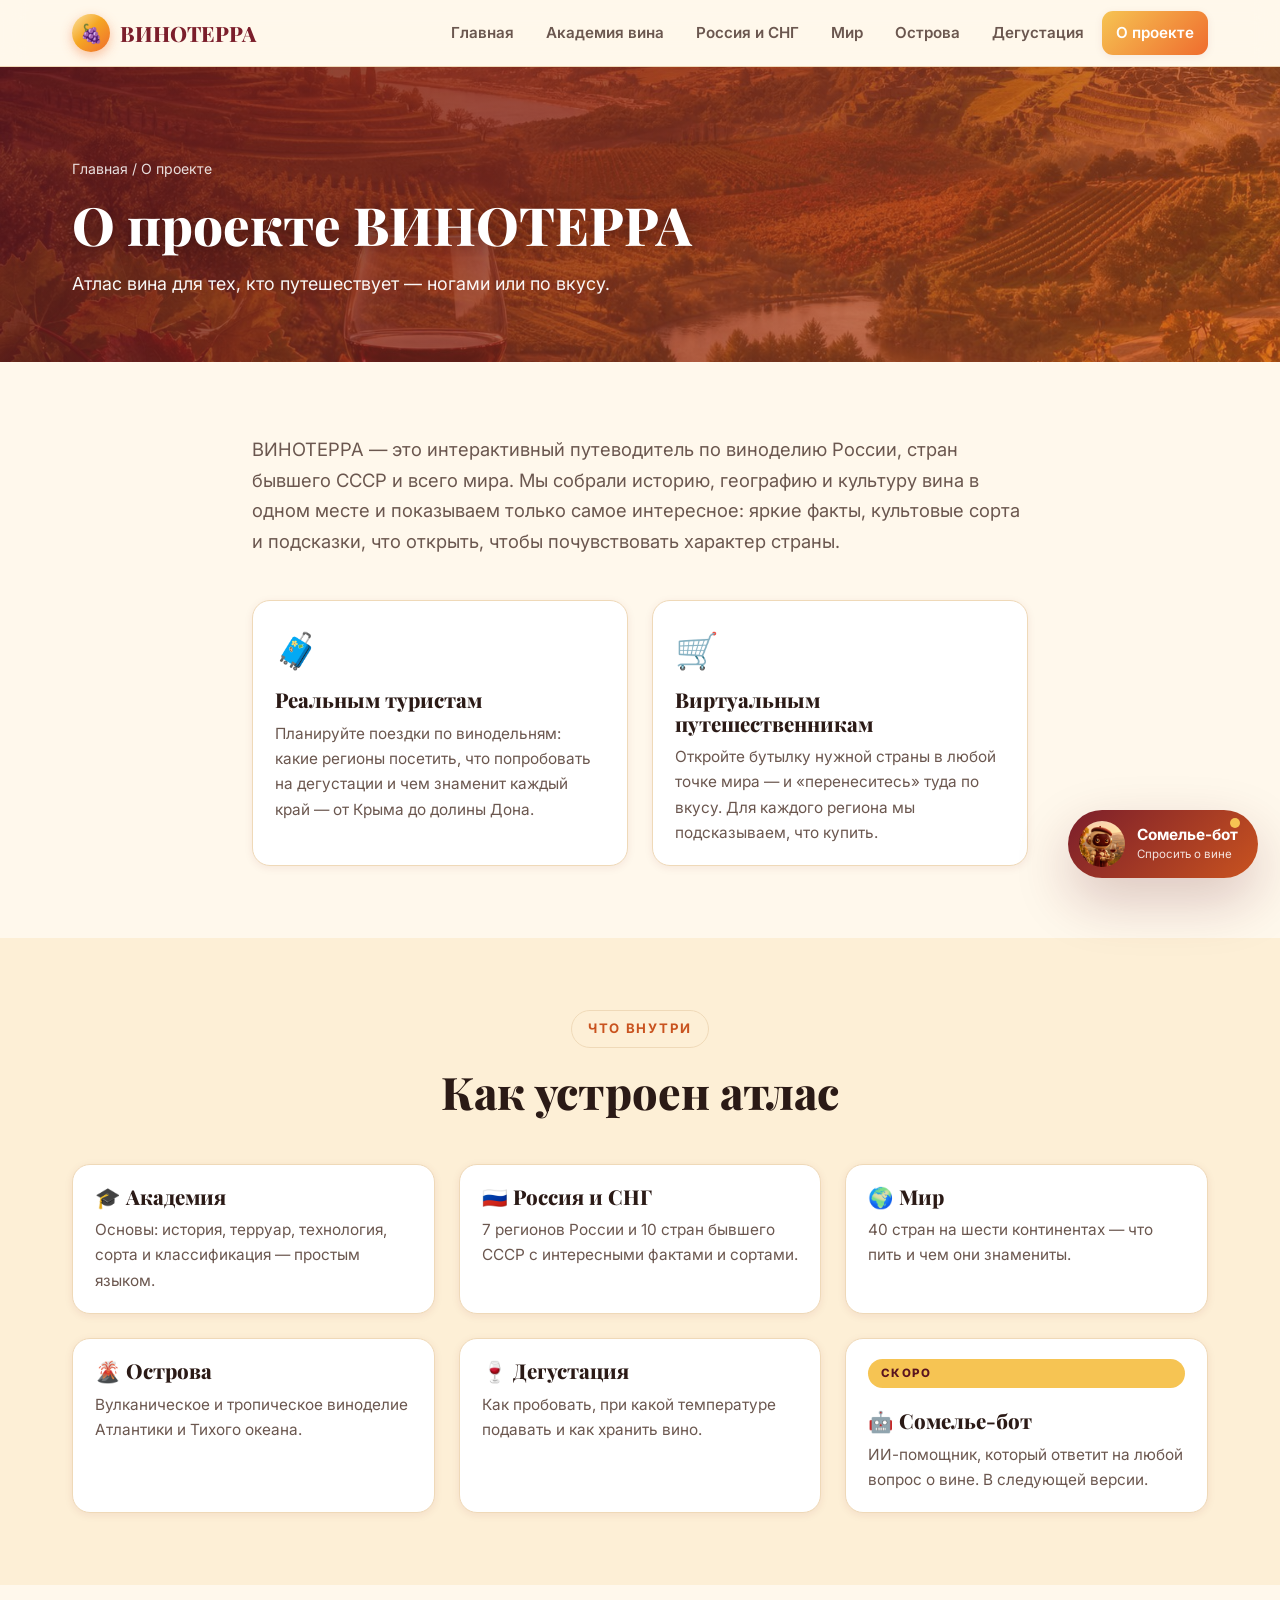
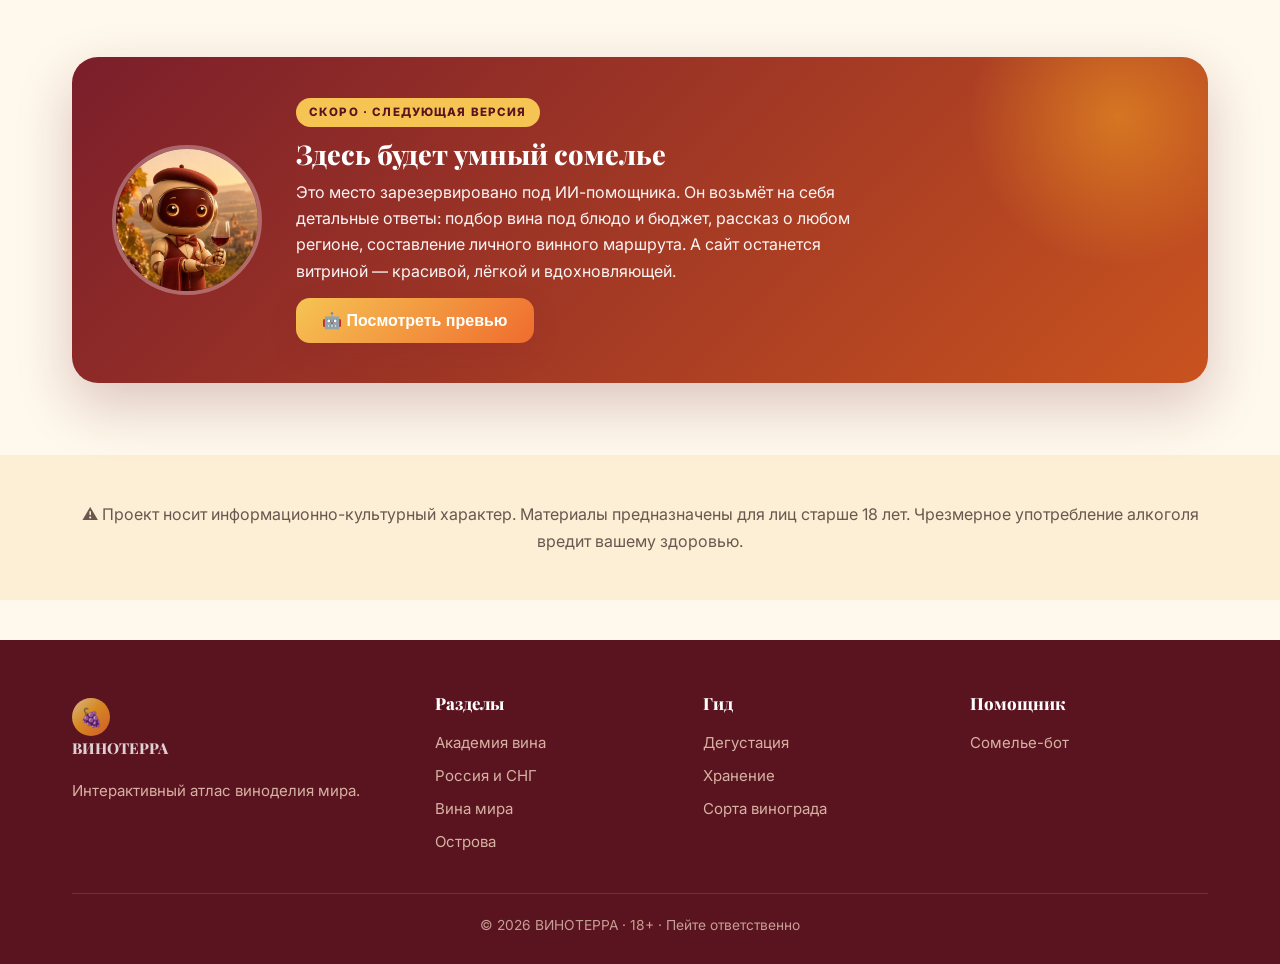
==== about.html @ 1fbb1492 "first commit" ====
<!DOCTYPE html>
<html lang="ru">
<head>
<meta charset="UTF-8">
<meta name="viewport" content="width=device-width, initial-scale=1">
<title>О проекте — ВИНОТЕРРА</title>
<meta name="description" content="ВИНОТЕРРА — интерактивный атлас виноделия для реальных и виртуальных винных путешественников.">
<link rel="preconnect" href="https://fonts.googleapis.com">
<link href="https://fonts.googleapis.com/css2?family=Playfair+Display:wght@600;700;800;900&family=Inter:wght@400;500;600;700&display=swap" rel="stylesheet">
<script>document.documentElement.classList.add("js");</script>
<link rel="stylesheet" href="assets/css/style.css">
</head>
<body>
<header class="nav">
  <nav class="nav-inner">
    <a href="index.html" class="brand"><span class="logo">🍇</span> ВИНОТЕРРА</a>
    <button class="burger" aria-label="Меню"><span></span><span></span><span></span></button>
    <div class="nav-links">
      <a href="index.html">Главная</a>
      <a href="academy.html">Академия вина</a>
      <a href="russia.html">Россия и СНГ</a>
      <a href="world.html">Мир</a>
      <a href="islands.html">Острова</a>
      <a href="tasting.html">Дегустация</a>
      <a href="about.html" class="active">О проекте</a>
    </div>
  </nav>
</header>

<section class="page-hero">
  <img class="hero-bg" src="assets/img/world_hero.jpg" alt="Виноградники мира">
  <div class="wrap">
    <div class="crumbs"><a href="index.html">Главная</a> / О проекте</div>
    <h1>О проекте ВИНОТЕРРА</h1>
    <p>Атлас вина для тех, кто путешествует — ногами или по вкусу.</p>
  </div>
</section>

<section class="section">
  <div class="wrap" style="max-width:820px">
    <div class="reveal">
      <p style="font-size:1.15rem;color:var(--ink-soft)">ВИНОТЕРРА — это интерактивный путеводитель по виноделию России, стран бывшего СССР и всего мира. Мы собрали историю, географию и культуру вина в одном месте и показываем только самое интересное: яркие факты, культовые сорта и подсказки, что открыть, чтобы почувствовать характер страны.</p>
    </div>
    <div class="grid g2 mt-l">
      <div class="card reveal"><div class="card-body"><div style="font-size:2.2rem">🧳</div><h3>Реальным туристам</h3><p>Планируйте поездки по винодельням: какие регионы посетить, что попробовать на дегустации и чем знаменит каждый край — от Крыма до долины Дона.</p></div></div>
      <div class="card reveal"><div class="card-body"><div style="font-size:2.2rem">🛒</div><h3>Виртуальным путешественникам</h3><p>Откройте бутылку нужной страны в любой точке мира — и «перенеситесь» туда по вкусу. Для каждого региона мы подсказываем, что купить.</p></div></div>
    </div>
  </div>
</section>

<section class="section tint">
  <div class="wrap">
    <div class="sec-head reveal"><span class="eyebrow">Что внутри</span><h2>Как устроен атлас</h2></div>
    <div class="grid g3">
      <a href="academy.html" class="card reveal"><div class="card-body"><h3>🎓 Академия</h3><p>Основы: история, терруар, технология, сорта и классификация — простым языком.</p></div></a>
      <a href="russia.html" class="card reveal"><div class="card-body"><h3>🇷🇺 Россия и СНГ</h3><p>7 регионов России и 10 стран бывшего СССР с интересными фактами и сортами.</p></div></a>
      <a href="world.html" class="card reveal"><div class="card-body"><h3>🌍 Мир</h3><p>40 стран на шести континентах — что пить и чем они знамениты.</p></div></a>
      <a href="islands.html" class="card reveal"><div class="card-body"><h3>🌋 Острова</h3><p>Вулканическое и тропическое виноделие Атлантики и Тихого океана.</p></div></a>
      <a href="tasting.html" class="card reveal"><div class="card-body"><h3>🍷 Дегустация</h3><p>Как пробовать, при какой температуре подавать и как хранить вино.</p></div></a>
      <a href="#" data-open-assistant class="card reveal"><div class="card-body"><span class="badge-soon">Скоро</span><h3>🤖 Сомелье-бот</h3><p>ИИ-помощник, который ответит на любой вопрос о вине. В следующей версии.</p></div></a>
    </div>
  </div>
</section>

<!-- Ассистент — зарезервированное место -->
<section class="section">
  <div class="wrap">
    <div class="assistant-band reveal">
      <img src="assets/img/assistant_bot.jpg" alt="Сомелье-бот">
      <div class="txt">
        <span class="badge-soon">Скоро · следующая версия</span>
        <h3>Здесь будет умный сомелье</h3>
        <p>Это место зарезервировано под ИИ-помощника. Он возьмёт на себя детальные ответы: подбор вина под блюдо и бюджет, рассказ о любом регионе, составление личного винного маршрута. А сайт останется витриной — красивой, лёгкой и вдохновляющей.</p>
        <button class="btn btn-primary mt-s" data-open-assistant>🤖 Посмотреть превью</button>
      </div>
    </div>
  </div>
</section>

<section class="section-sm tint">
  <div class="wrap center reveal">
    <p style="color:var(--ink-soft)">⚠️ Проект носит информационно-культурный характер. Материалы предназначены для лиц старше 18 лет. Чрезмерное употребление алкоголя вредит вашему здоровью.</p>
  </div>
</section>

<footer class="footer">
  <div class="wrap">
    <div class="footer-grid">
      <div class="fcol"><a href="index.html" class="brand"><span class="logo">🍇</span> ВИНОТЕРРА</a><p style="margin-top:14px;opacity:.8;font-size:.94rem">Интерактивный атлас виноделия мира.</p></div>
      <div class="fcol"><h4>Разделы</h4><a href="academy.html">Академия вина</a><a href="russia.html">Россия и СНГ</a><a href="world.html">Вина мира</a><a href="islands.html">Острова</a></div>
      <div class="fcol"><h4>Гид</h4><a href="tasting.html">Дегустация</a><a href="tasting.html#storage">Хранение</a><a href="academy.html#grapes">Сорта винограда</a></div>
      <div class="fcol"><h4>Помощник</h4><a href="#" data-open-assistant>Сомелье-бот</a></div>
    </div>
    <div class="footer-bottom">© 2026 ВИНОТЕРРА · 18+ · Пейте ответственно</div>
  </div>
</footer>

<script src="data/wine-data.js"></script>
<script src="assets/js/main.js"></script>
</body>
</html>
---- assets/css/style.css ----
/* ===========================================================
   ВИНОТЕРРА — дизайн-система
   Палитра: жёлто-оранжевая + цвета вина (белое/розе/красное)
   =========================================================== */
:root{
  --amber:#f5a623;
  --amber-deep:#e8851a;
  --honey:#f6c453;
  --gold-soft:#fbe3a3;
  --orange:#ef6c2e;
  --terracotta:#c9531f;

  --red:#7b1e2b;
  --red-deep:#5a141f;
  --rose:#e8a0a8;
  --rose-deep:#d97a86;
  --white-wine:#f2e2a8;

  --ink:#2b1a16;
  --ink-soft:#6b574f;
  --cream:#fff8ec;
  --cream-2:#fdefd6;
  --paper:#ffffff;
  --line:#efd9b8;

  --shadow-sm:0 2px 8px rgba(123,30,43,.08);
  --shadow:0 10px 30px rgba(123,30,43,.12);
  --shadow-lg:0 22px 55px rgba(91,20,31,.22);

  --radius:18px;
  --radius-lg:26px;
  --maxw:1180px;
  --grad-warm:linear-gradient(135deg,var(--honey),var(--orange));
  --grad-wine:linear-gradient(135deg,var(--red),var(--terracotta));
  --grad-sun:linear-gradient(135deg,#fbe3a3,#f5a623 45%,#ef6c2e);
  --font:"Inter","Segoe UI",system-ui,-apple-system,sans-serif;
  --serif:"Playfair Display","Georgia",serif;
}

*{box-sizing:border-box;margin:0;padding:0}
html{scroll-behavior:smooth}
body{font-family:var(--font);color:var(--ink);background:var(--cream);line-height:1.65;-webkit-font-smoothing:antialiased;overflow-x:hidden}
img{max-width:100%;display:block}
a{color:inherit;text-decoration:none}
h1,h2,h3,h4{font-family:var(--serif);line-height:1.15;font-weight:800;color:var(--ink)}
.serif{font-family:var(--serif)}
.wrap{max-width:var(--maxw);margin:0 auto;padding:0 22px}
.section{padding:72px 0}
.section-sm{padding:46px 0}

/* ---------- Шапка ---------- */
.nav{position:sticky;top:0;z-index:90;background:rgba(255,248,236,.85);backdrop-filter:blur(12px);border-bottom:1px solid var(--line)}
.nav-inner{display:flex;align-items:center;gap:18px;height:66px;max-width:var(--maxw);margin:0 auto;padding:0 22px}
.brand{display:flex;align-items:center;gap:10px;font-family:var(--serif);font-weight:800;font-size:1.32rem;color:var(--red)}
.brand .logo{width:38px;height:38px;border-radius:50%;background:var(--grad-sun);display:grid;place-items:center;font-size:1.15rem;box-shadow:0 4px 12px rgba(239,108,46,.4)}
.nav-links{display:flex;gap:4px;margin-left:auto;align-items:center}
.nav-links a{padding:9px 14px;border-radius:11px;font-weight:600;font-size:.95rem;color:var(--ink-soft);transition:.2s}
.nav-links a:hover{background:var(--cream-2);color:var(--red)}
.nav-links a.active{background:var(--grad-warm);color:#fff;box-shadow:var(--shadow-sm)}
.burger{display:none;margin-left:auto;background:none;border:0;cursor:pointer;width:44px;height:44px;border-radius:11px}
.burger span{display:block;width:23px;height:2.5px;background:var(--red);margin:5px auto;border-radius:2px;transition:.3s}

/* ---------- Кнопки ---------- */
.btn{display:inline-flex;align-items:center;gap:9px;padding:13px 26px;border-radius:14px;font-weight:700;font-size:1rem;cursor:pointer;border:0;transition:transform .18s,box-shadow .18s}
.btn-primary{background:var(--grad-warm);color:#fff;box-shadow:var(--shadow)}
.btn-primary:hover{transform:translateY(-3px);box-shadow:var(--shadow-lg)}
.btn-wine{background:var(--grad-wine);color:#fff;box-shadow:var(--shadow)}
.btn-wine:hover{transform:translateY(-3px)}
.btn-ghost{background:rgba(255,255,255,.9);color:var(--red);border:2px solid var(--line)}
.btn-ghost:hover{border-color:var(--amber);transform:translateY(-3px)}

/* ---------- Hero ---------- */
.hero{position:relative;min-height:78vh;display:flex;align-items:center;color:#fff;overflow:hidden}
.hero::before{content:"";position:absolute;inset:0;background:linear-gradient(105deg,rgba(91,20,31,.78),rgba(201,83,31,.4) 55%,rgba(245,166,35,.15));z-index:1}
.hero-bg{position:absolute;inset:0;width:100%;height:100%;object-fit:cover;z-index:0}
.hero-content{position:relative;z-index:2;max-width:760px}
.hero h1{font-size:clamp(2.3rem,5.5vw,4.2rem);color:#fff;text-shadow:0 3px 24px rgba(0,0,0,.4)}
.hero p.lead{font-size:clamp(1.05rem,2vw,1.35rem);margin:20px 0 30px;color:#fff;opacity:.96;max-width:620px;text-shadow:0 2px 12px rgba(0,0,0,.3)}
.hero-actions{display:flex;gap:14px;flex-wrap:wrap}
.eyebrow{display:inline-block;padding:7px 16px;border-radius:30px;background:rgba(255,255,255,.18);border:1px solid rgba(255,255,255,.35);backdrop-filter:blur(6px);font-weight:700;font-size:.82rem;letter-spacing:.13em;text-transform:uppercase;margin-bottom:18px}
.scroll-cue{position:absolute;bottom:22px;left:50%;transform:translateX(-50%);z-index:3;color:#fff;font-size:1.6rem;animation:bob 1.8s ease-in-out infinite}
@keyframes bob{0%,100%{transform:translate(-50%,0)}50%{transform:translate(-50%,10px)}}

/* ---------- Заголовки секций ---------- */
.sec-head{text-align:center;max-width:680px;margin:0 auto 46px}
.sec-head .eyebrow{background:var(--cream-2);border:1px solid var(--line);color:var(--terracotta)}
.sec-head h2{font-size:clamp(1.8rem,4vw,2.8rem)}
.sec-head p{color:var(--ink-soft);font-size:1.08rem;margin-top:12px}
.sec-head.light h2,.sec-head.light p{color:#fff}

/* ---------- Карточки ---------- */
.grid{display:grid;gap:24px}
.g2{grid-template-columns:repeat(2,1fr)}
.g3{grid-template-columns:repeat(3,1fr)}
.g4{grid-template-columns:repeat(4,1fr)}
.card{background:var(--paper);border-radius:var(--radius);overflow:hidden;box-shadow:var(--shadow-sm);border:1px solid var(--line);transition:transform .22s,box-shadow .22s;display:flex;flex-direction:column}
.card:hover{transform:translateY(-6px);box-shadow:var(--shadow-lg)}
.card-img{aspect-ratio:4/3;width:100%;object-fit:cover;background:var(--cream-2)}
.card-body{padding:20px 22px;display:flex;flex-direction:column;gap:9px;flex:1}
.card-body h3{font-size:1.28rem}
.card .tagline{color:var(--terracotta);font-weight:600;font-size:.92rem}
.card p{color:var(--ink-soft);font-size:.96rem}

.chips{display:flex;flex-wrap:wrap;gap:7px;margin-top:auto;padding-top:6px}
.chip{font-size:.78rem;font-weight:600;padding:5px 11px;border-radius:30px;background:var(--cream-2);color:var(--terracotta);border:1px solid var(--line)}
.chip.red{background:#f6e3e5;color:var(--red);border-color:#eccdd0}
.chip.white{background:#fbf3d4;color:#9a7d18;border-color:#f0e3b0}

.fact{background:var(--grad-sun);color:#fff;border-radius:var(--radius);padding:26px;box-shadow:var(--shadow);position:relative;overflow:hidden}
.fact::after{content:"🍷";position:absolute;right:-10px;bottom:-18px;font-size:6rem;opacity:.18}
.fact .k{font-size:.8rem;font-weight:700;letter-spacing:.12em;text-transform:uppercase;opacity:.9}
.fact .v{font-size:1.06rem;font-weight:600;margin-top:8px;line-height:1.5}

/* ---------- Фильтр-бар ---------- */
.filterbar{display:flex;flex-wrap:wrap;gap:9px;justify-content:center;margin-bottom:34px}
.filter-btn{padding:9px 18px;border-radius:30px;border:2px solid var(--line);background:var(--paper);font-weight:600;cursor:pointer;color:var(--ink-soft);transition:.2s;font-size:.93rem}
.filter-btn:hover{border-color:var(--amber);color:var(--terracotta)}
.filter-btn.active{background:var(--grad-warm);color:#fff;border-color:transparent;box-shadow:var(--shadow-sm)}
.searchbox{display:flex;align-items:center;gap:10px;max-width:440px;margin:0 auto 26px;background:var(--paper);border:2px solid var(--line);border-radius:30px;padding:11px 20px}
.searchbox:focus-within{border-color:var(--amber)}
.searchbox input{border:0;outline:0;flex:1;font-size:1rem;background:transparent;color:var(--ink);font-family:var(--font)}
.empty{text-align:center;color:var(--ink-soft);padding:40px;display:none}

/* ---------- Аккордеон ---------- */
.acc{border:1px solid var(--line);border-radius:14px;overflow:hidden;margin-bottom:12px;background:var(--paper)}
.acc-head{padding:18px 22px;cursor:pointer;display:flex;align-items:center;gap:12px;font-weight:700;font-family:var(--serif);font-size:1.1rem}
.acc-head .ar{margin-left:auto;transition:.3s;color:var(--amber-deep)}
.acc.open .ar{transform:rotate(180deg)}
.acc-body{max-height:0;overflow:hidden;transition:max-height .35s ease;color:var(--ink-soft)}
.acc-body .inner{padding:0 22px 20px}
.acc.open .acc-body{max-height:700px}

/* ---------- Таймлайн ---------- */
.timeline{position:relative;max-width:780px;margin:0 auto;padding-left:34px}
.timeline::before{content:"";position:absolute;left:9px;top:6px;bottom:6px;width:3px;background:var(--grad-sun);border-radius:3px}
.tl-item{position:relative;padding:0 0 30px 8px}
.tl-item::before{content:"";position:absolute;left:-31px;top:4px;width:16px;height:16px;border-radius:50%;background:var(--orange);border:3px solid var(--cream);box-shadow:0 0 0 3px var(--gold-soft)}
.tl-item .yr{font-family:var(--serif);font-weight:800;color:var(--terracotta);font-size:1.1rem}
.tl-item h4{margin:2px 0 4px}
.tl-item p{color:var(--ink-soft);font-size:.96rem}

/* ---------- Степпер производства ---------- */
.steps{counter-reset:s;display:grid;gap:16px}
.step{display:flex;gap:18px;align-items:flex-start;background:var(--paper);border:1px solid var(--line);border-radius:14px;padding:18px 22px}
.step .num{flex:none;width:46px;height:46px;border-radius:50%;background:var(--grad-warm);color:#fff;display:grid;place-items:center;font-family:var(--serif);font-weight:800;font-size:1.2rem;box-shadow:var(--shadow-sm)}
.step h4{margin-bottom:3px}
.step p{color:var(--ink-soft);font-size:.95rem}

/* ---------- Бокал вина (типы) ---------- */
.wine-types{display:grid;grid-template-columns:repeat(auto-fit,minmax(150px,1fr));gap:18px}
.wtype{text-align:center;background:var(--paper);border-radius:var(--radius);padding:24px 16px;border:1px solid var(--line);box-shadow:var(--shadow-sm);transition:.22s}
.wtype:hover{transform:translateY(-6px);box-shadow:var(--shadow)}
.wtype .glass{width:54px;height:80px;margin:0 auto 12px;position:relative}
.wtype .bowl{width:46px;height:52px;margin:0 auto;border:2.5px solid var(--ink);border-top:0;border-radius:0 0 26px 26px;position:relative;overflow:hidden}
.wtype .bowl::before{content:"";position:absolute;left:0;right:0;bottom:0;height:60%;background:var(--wc,var(--red))}
.wtype .stem{width:2.5px;height:20px;background:var(--ink);margin:0 auto}
.wtype .foot{width:30px;height:3px;background:var(--ink);margin:0 auto;border-radius:2px}
.wtype h4{font-size:1.08rem;margin-bottom:5px}
.wtype p{font-size:.85rem;color:var(--ink-soft)}

/* ---------- CTA ассистент ---------- */
.assistant-band{background:var(--grad-wine);color:#fff;border-radius:var(--radius-lg);padding:40px;display:flex;align-items:center;gap:34px;box-shadow:var(--shadow-lg);position:relative;overflow:hidden}
.assistant-band::before{content:"";position:absolute;width:300px;height:300px;background:radial-gradient(circle,rgba(245,166,35,.5),transparent 70%);right:-60px;top:-90px}
.assistant-band img{width:150px;height:150px;border-radius:50%;object-fit:cover;border:4px solid rgba(255,255,255,.3);flex:none;position:relative;z-index:1}
.assistant-band .txt{position:relative;z-index:1}
.assistant-band h3{color:#fff;font-size:1.7rem}
.assistant-band p{opacity:.95;margin:8px 0 0;max-width:560px}
.badge-soon{display:inline-block;background:var(--honey);color:var(--red-deep);font-weight:800;font-size:.72rem;letter-spacing:.1em;text-transform:uppercase;padding:5px 13px;border-radius:30px;margin-bottom:12px}

/* ---------- Плавающая кнопка ассистента ---------- */
.fab{position:fixed;right:22px;bottom:22px;z-index:80;display:flex;align-items:center;gap:12px;cursor:pointer;background:var(--grad-wine);color:#fff;border:0;padding:11px 20px 11px 11px;border-radius:50px;box-shadow:var(--shadow-lg);transition:transform .2s;font-family:var(--font)}
.fab:hover{transform:translateY(-4px) scale(1.03)}
.fab img{width:46px;height:46px;border-radius:50%;object-fit:cover;flex:none}
.fab .fab-txt{text-align:left;line-height:1.2}
.fab .fab-txt b{display:block;font-size:.96rem}
.fab .fab-txt small{font-size:.72rem;opacity:.85}
@keyframes pulse{0%,100%{box-shadow:0 0 0 0 rgba(245,166,35,.5)}50%{box-shadow:0 0 0 14px rgba(245,166,35,0)}}
.fab .dot{position:absolute;top:8px;right:18px;width:10px;height:10px;border-radius:50%;background:var(--honey);animation:pulse 2s infinite}

.modal{position:fixed;inset:0;z-index:100;display:none;align-items:center;justify-content:center;padding:20px}
.modal.open{display:flex}
.modal-bg{position:absolute;inset:0;background:rgba(43,26,22,.6);backdrop-filter:blur(4px)}
.modal-card{position:relative;background:var(--paper);border-radius:var(--radius-lg);max-width:440px;width:100%;padding:38px 32px;text-align:center;box-shadow:var(--shadow-lg);animation:pop .3s}
@keyframes pop{from{transform:scale(.9);opacity:0}to{transform:scale(1);opacity:1}}
.modal-card img{width:120px;height:120px;border-radius:50%;object-fit:cover;margin:0 auto 16px;border:4px solid var(--gold-soft)}
.modal-card h3{font-size:1.5rem;margin-bottom:8px}
.modal-card p{color:var(--ink-soft)}
.modal-close{position:absolute;top:14px;right:16px;background:var(--cream-2);border:0;width:36px;height:36px;border-radius:50%;cursor:pointer;font-size:1.1rem;color:var(--ink)}

/* ---------- Стат-лента ---------- */
.stats{display:grid;grid-template-columns:repeat(4,1fr);gap:20px;text-align:center}
.stat .n{font-family:var(--serif);font-weight:800;font-size:2.6rem;background:var(--grad-sun);-webkit-background-clip:text;background-clip:text;color:transparent;line-height:1}
.stat .l{color:var(--ink-soft);font-weight:600;margin-top:4px;font-size:.95rem}

/* ---------- Подвал ---------- */
.footer{background:var(--red-deep);color:#f5d9c4;padding:54px 0 28px;margin-top:40px}
.footer a{color:#f5d9c4;opacity:.8}
.footer a:hover{opacity:1;color:var(--honey)}
.footer-grid{display:grid;grid-template-columns:1.4fr 1fr 1fr 1fr;gap:30px;margin-bottom:34px}
.footer h4{color:#fff;margin-bottom:14px;font-size:1.05rem}
.footer .fcol a{display:block;padding:4px 0;font-size:.94rem}
.footer .brand{color:#fff}
.footer .brand .logo{box-shadow:none}
.footer-bottom{border-top:1px solid rgba(245,217,196,.2);padding-top:20px;text-align:center;font-size:.86rem;opacity:.7}

/* ---------- Интро страниц ---------- */
.page-hero{position:relative;color:#fff;padding:90px 0 64px;overflow:hidden}
.page-hero::before{content:"";position:absolute;inset:0;background:linear-gradient(120deg,rgba(91,20,31,.82),rgba(201,83,31,.55));z-index:1}
.page-hero .hero-bg{z-index:0}
.page-hero .wrap{position:relative;z-index:2}
.page-hero h1{font-size:clamp(2rem,4.5vw,3.3rem);color:#fff;text-shadow:0 3px 18px rgba(0,0,0,.35)}
.page-hero p{font-size:1.12rem;max-width:640px;margin-top:14px;opacity:.96}
.crumbs{font-size:.88rem;opacity:.85;margin-bottom:14px}
.crumbs a:hover{color:var(--honey)}

/* анимация появления — скрываем ТОЛЬКО когда JS активен (html.js),
   иначе (ошибка/отключённый JS) контент виден сразу */
.js .reveal{opacity:0;transform:translateY(26px);transition:opacity .7s,transform .7s}
.js .reveal.in{opacity:1;transform:none}

.center{text-align:center}
.mt-s{margin-top:14px}.mt{margin-top:26px}.mt-l{margin-top:44px}
.tint{background:var(--cream-2)}
.tint-wine{background:linear-gradient(160deg,#fff8ec,#fbe3d3)}

/* ---------- Адаптив ---------- */
@media(max-width:980px){
  .footer-grid{grid-template-columns:1fr 1fr}
  .stats{grid-template-columns:repeat(2,1fr)}
  .g4{grid-template-columns:repeat(2,1fr)}
  .assistant-band{flex-direction:column;text-align:center;padding:32px 24px}
}
@media(max-width:760px){
  .nav-links{position:fixed;top:66px;right:0;width:min(78vw,300px);height:calc(100vh - 66px);flex-direction:column;align-items:stretch;gap:6px;background:var(--cream);padding:20px;box-shadow:var(--shadow-lg);transform:translateX(110%);transition:.3s}
  .nav-links.open{transform:none}
  .nav-links a{padding:14px 16px;font-size:1.05rem}
  .burger{display:block}
  .burger.open span:nth-child(1){transform:translateY(7.5px) rotate(45deg)}
  .burger.open span:nth-child(2){opacity:0}
  .burger.open span:nth-child(3){transform:translateY(-7.5px) rotate(-45deg)}
  .g2,.g3{grid-template-columns:1fr}
  .section{padding:50px 0}
  .hero{min-height:72vh}
  .fab .fab-txt{display:none}
  .fab{padding:10px;right:16px;bottom:16px}
}
@media(max-width:440px){
  .g4{grid-template-columns:1fr}
  .stats{grid-template-columns:1fr 1fr}
  .wine-types{grid-template-columns:1fr 1fr}
}
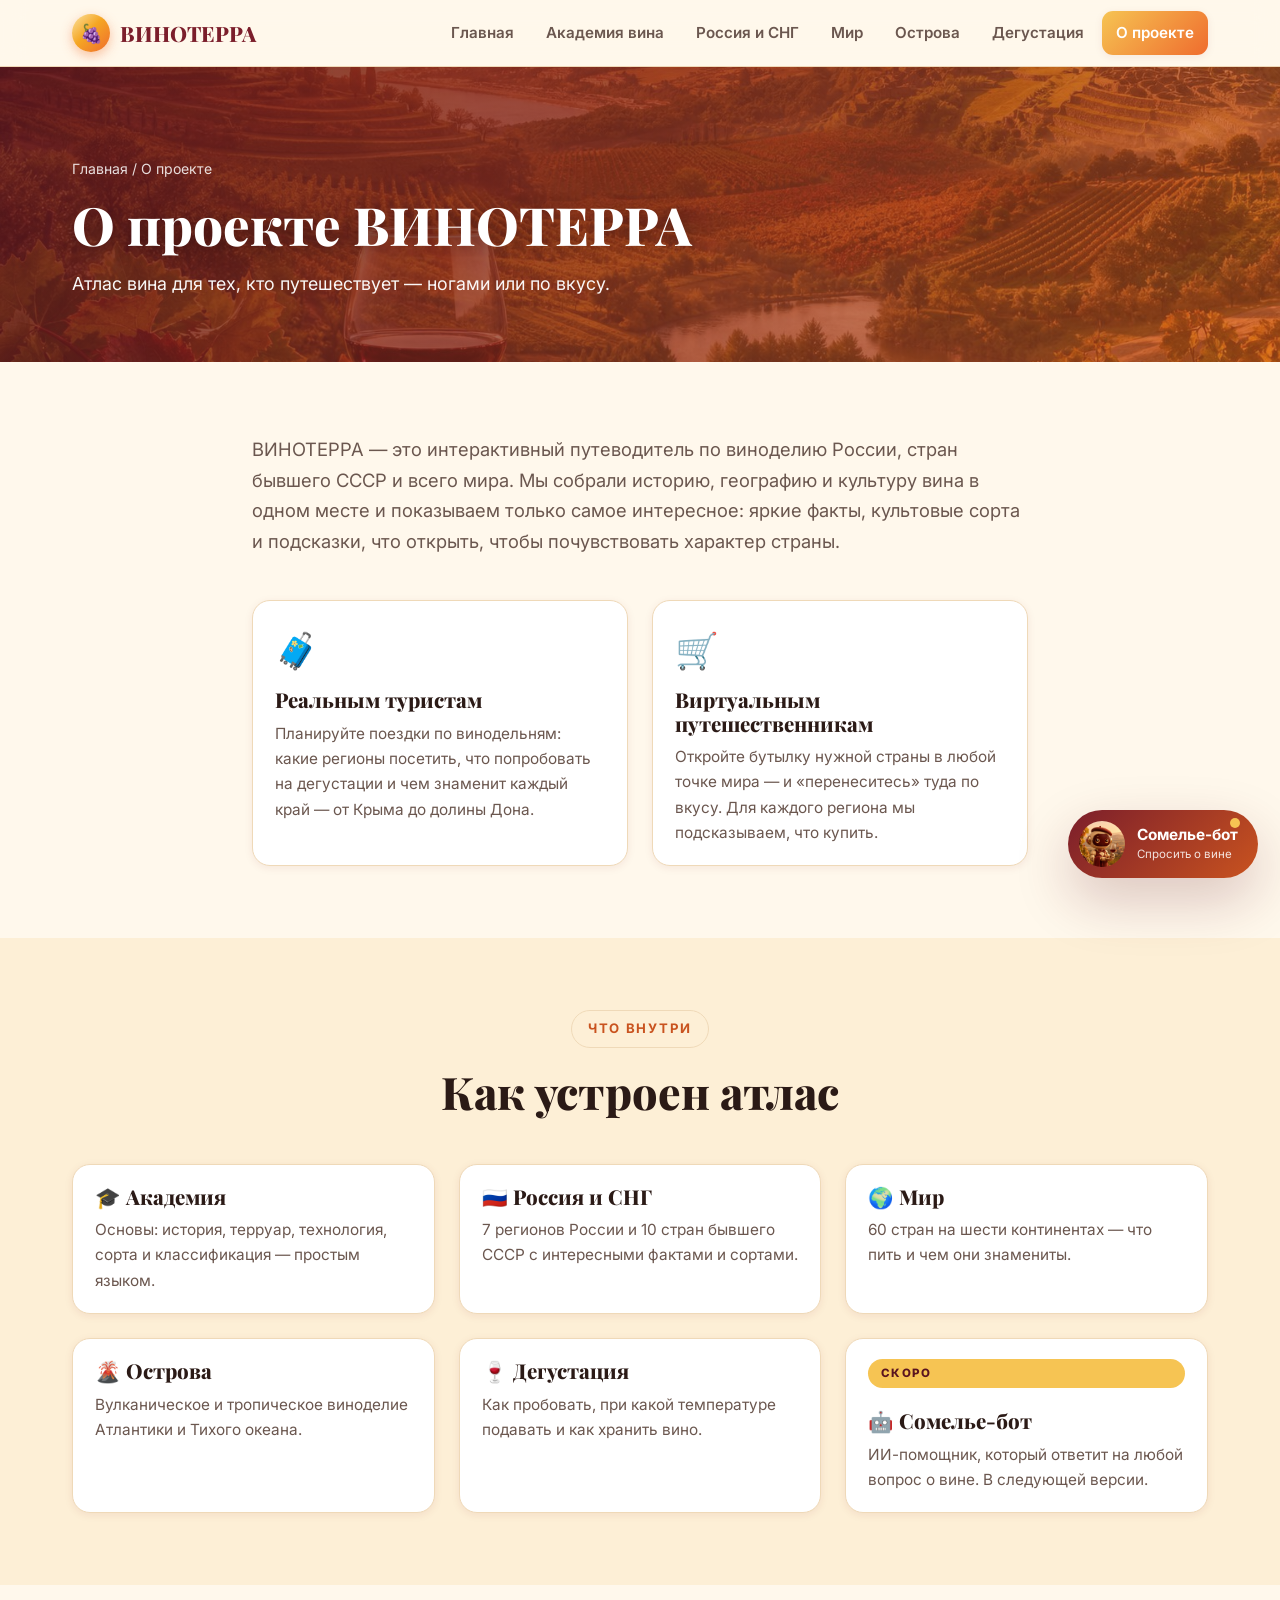
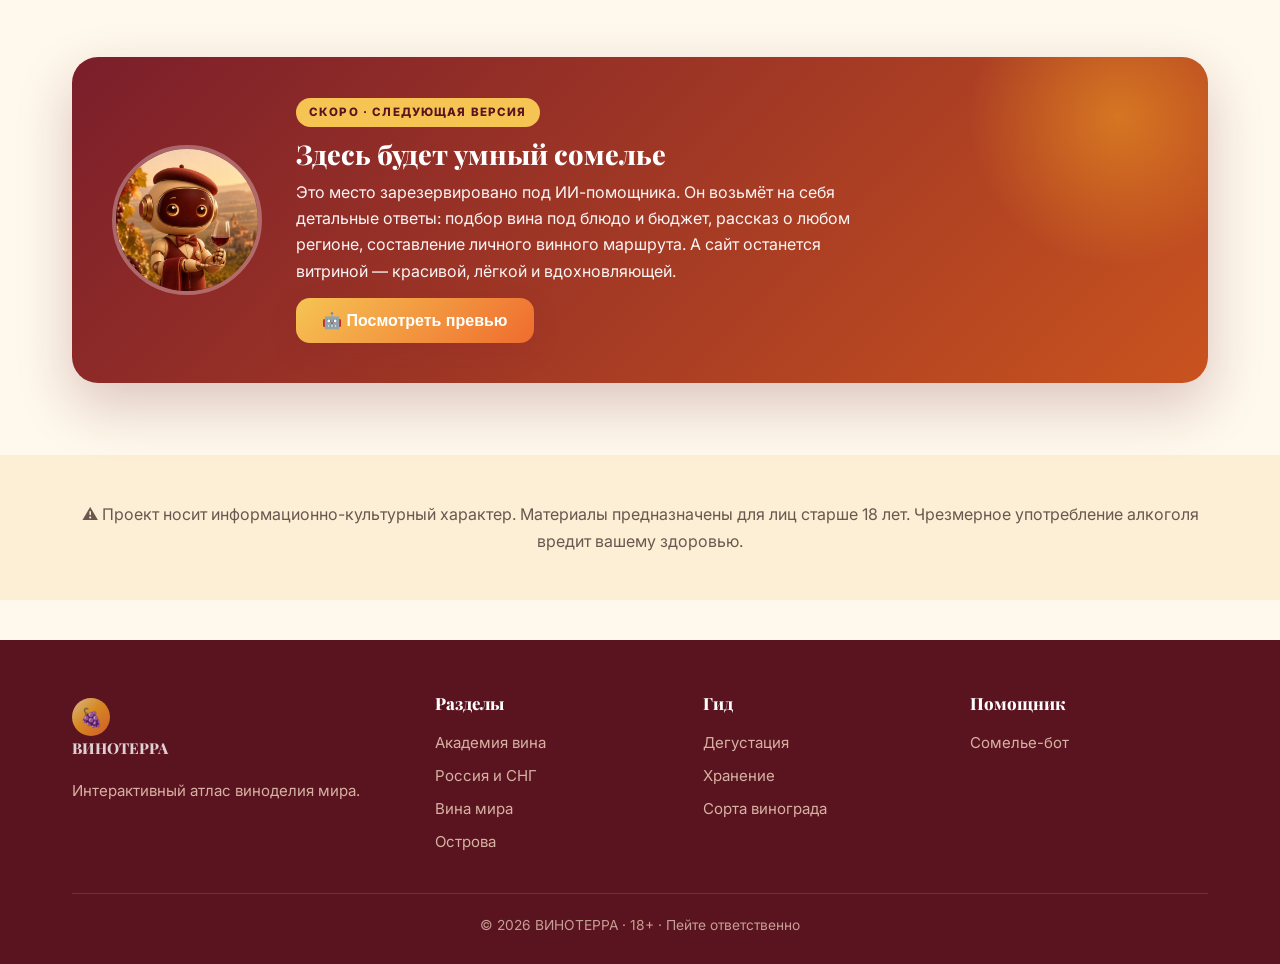
==== commit e3babc95: "Обновление галереи стран: перегенерация 6 карточек + правки контента - Перегенерированы 6 карточек (" ====
--- a/about.html
+++ b/about.html
@@ -54,7 +54,7 @@
     <div class="grid g3">
       <a href="academy.html" class="card reveal"><div class="card-body"><h3>🎓 Академия</h3><p>Основы: история, терруар, технология, сорта и классификация — простым языком.</p></div></a>
       <a href="russia.html" class="card reveal"><div class="card-body"><h3>🇷🇺 Россия и СНГ</h3><p>7 регионов России и 10 стран бывшего СССР с интересными фактами и сортами.</p></div></a>
-      <a href="world.html" class="card reveal"><div class="card-body"><h3>🌍 Мир</h3><p>40 стран на шести континентах — что пить и чем они знамениты.</p></div></a>
+      <a href="world.html" class="card reveal"><div class="card-body"><h3>🌍 Мир</h3><p>60 стран на шести континентах — что пить и чем они знамениты.</p></div></a>
       <a href="islands.html" class="card reveal"><div class="card-body"><h3>🌋 Острова</h3><p>Вулканическое и тропическое виноделие Атлантики и Тихого океана.</p></div></a>
       <a href="tasting.html" class="card reveal"><div class="card-body"><h3>🍷 Дегустация</h3><p>Как пробовать, при какой температуре подавать и как хранить вино.</p></div></a>
       <a href="#" data-open-assistant class="card reveal"><div class="card-body"><span class="badge-soon">Скоро</span><h3>🤖 Сомелье-бот</h3><p>ИИ-помощник, который ответит на любой вопрос о вине. В следующей версии.</p></div></a>
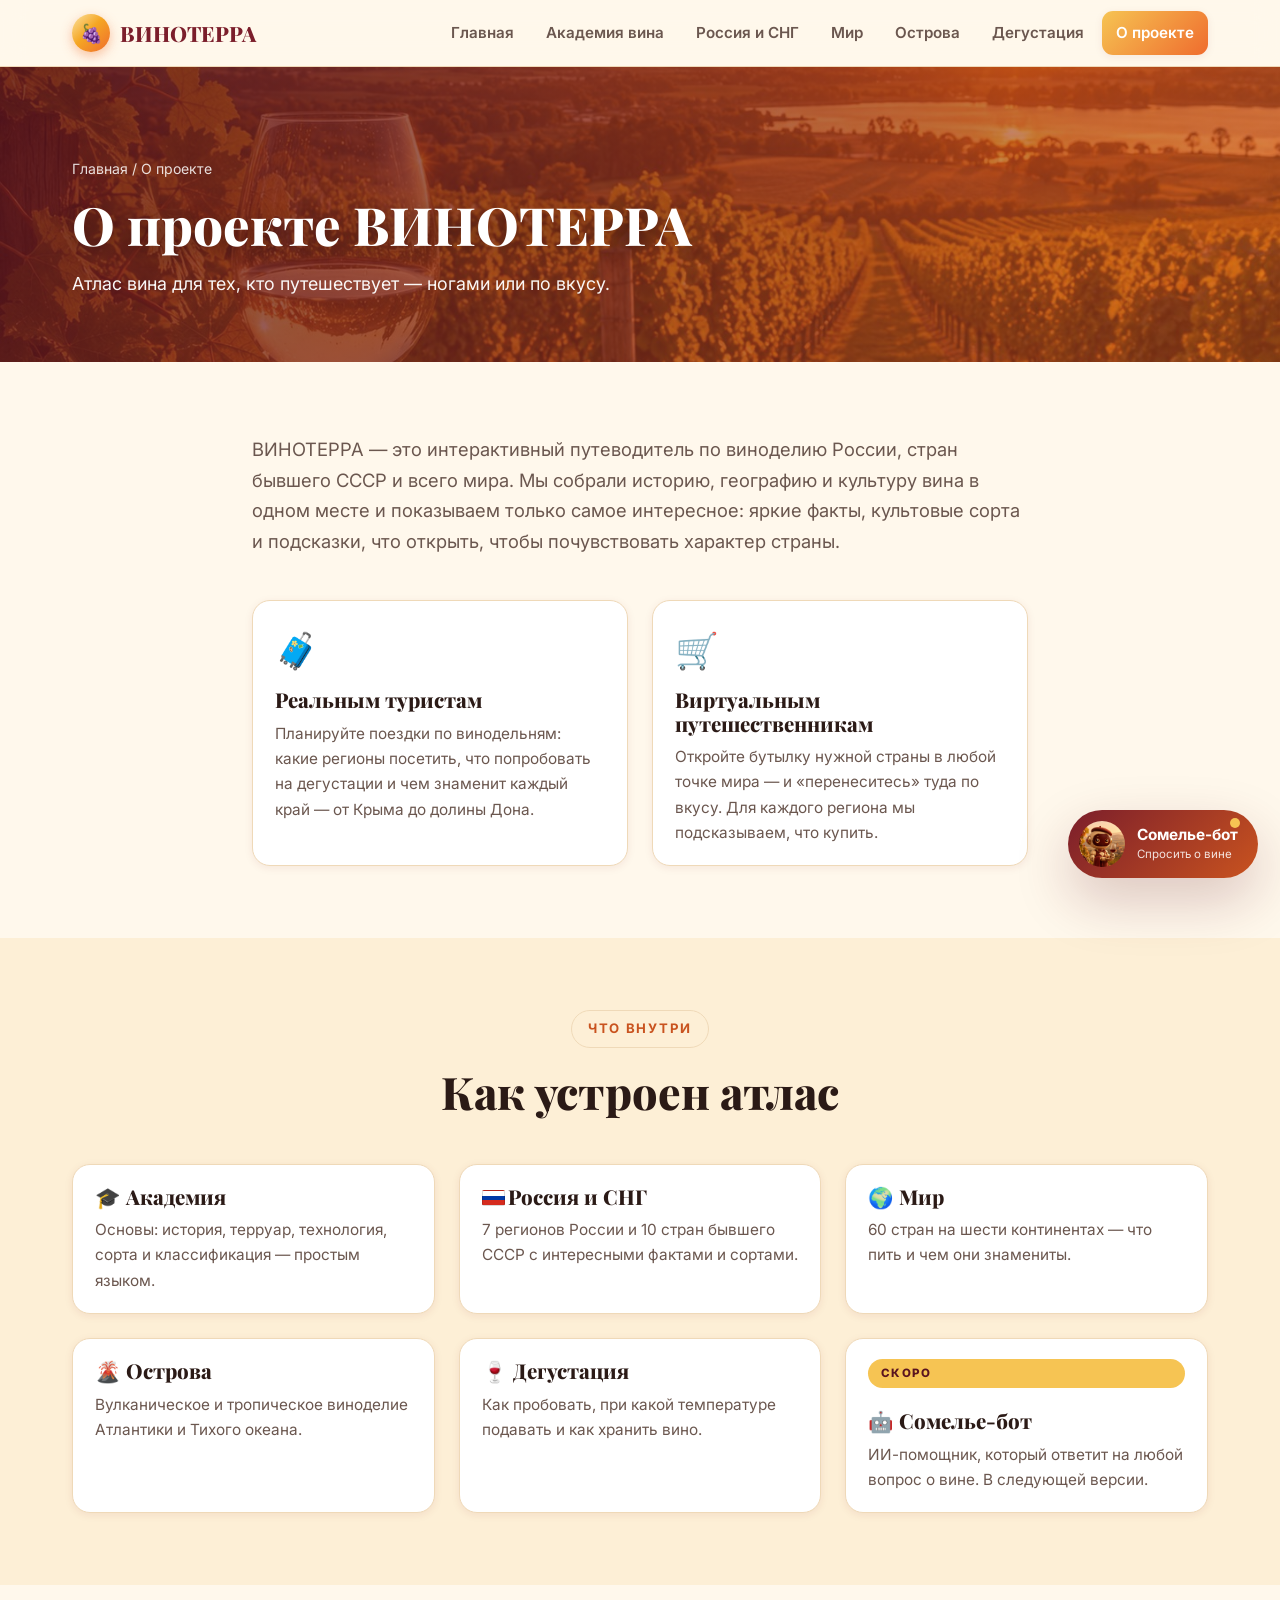
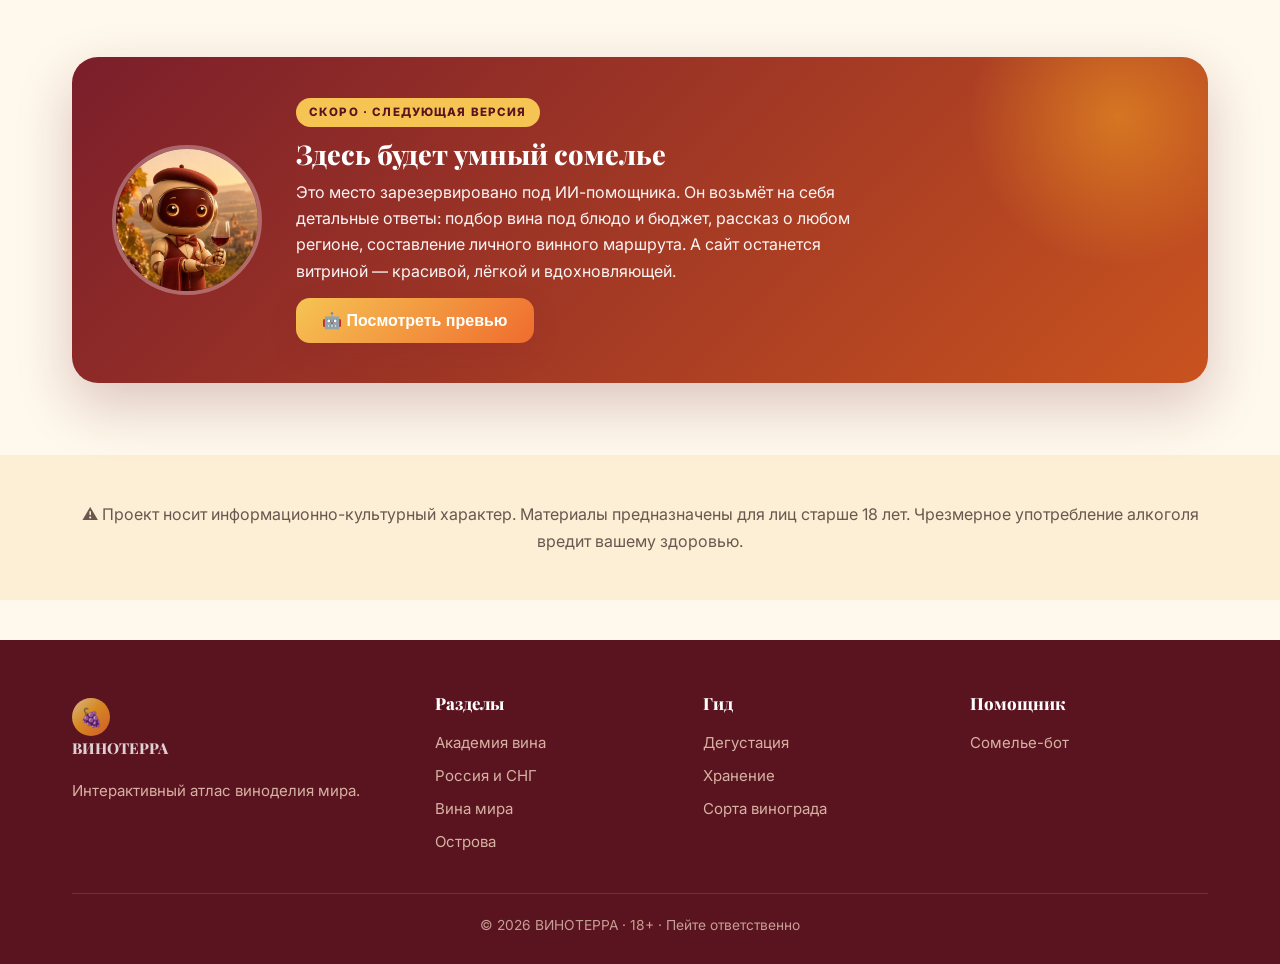
==== commit 8ac3c2d7: "Раскладка регионов/стран рядами, SVG-флаги СНГ, перегенерация Ливан/Турция/Азербайджан, флаг РФ, abo" ====
--- a/about.html
+++ b/about.html
@@ -28,7 +28,7 @@
 </header>
 
 <section class="page-hero">
-  <img class="hero-bg" src="assets/img/world_hero.jpg" alt="Виноградники мира">
+  <img class="hero-bg" src="assets/img/about_hero.jpg" alt="Виноградники на закате">
   <div class="wrap">
     <div class="crumbs"><a href="index.html">Главная</a> / О проекте</div>
     <h1>О проекте ВИНОТЕРРА</h1>
@@ -53,7 +53,7 @@
     <div class="sec-head reveal"><span class="eyebrow">Что внутри</span><h2>Как устроен атлас</h2></div>
     <div class="grid g3">
       <a href="academy.html" class="card reveal"><div class="card-body"><h3>🎓 Академия</h3><p>Основы: история, терруар, технология, сорта и классификация — простым языком.</p></div></a>
-      <a href="russia.html" class="card reveal"><div class="card-body"><h3>🇷🇺 Россия и СНГ</h3><p>7 регионов России и 10 стран бывшего СССР с интересными фактами и сортами.</p></div></a>
+      <a href="russia.html" class="card reveal"><div class="card-body"><h3><span class="flag-ru"></span>Россия и СНГ</h3><p>7 регионов России и 10 стран бывшего СССР с интересными фактами и сортами.</p></div></a>
       <a href="world.html" class="card reveal"><div class="card-body"><h3>🌍 Мир</h3><p>60 стран на шести континентах — что пить и чем они знамениты.</p></div></a>
       <a href="islands.html" class="card reveal"><div class="card-body"><h3>🌋 Острова</h3><p>Вулканическое и тропическое виноделие Атлантики и Тихого океана.</p></div></a>
       <a href="tasting.html" class="card reveal"><div class="card-body"><h3>🍷 Дегустация</h3><p>Как пробовать, при какой температуре подавать и как хранить вино.</p></div></a>
--- a/assets/css/style.css
+++ b/assets/css/style.css
@@ -249,3 +249,12 @@
   .stats{grid-template-columns:1fr 1fr}
   .wine-types{grid-template-columns:1fr 1fr}
 }
+
+/* Флаг России — CSS-триколор (эмодзи 🇷🇺 не рендерится в Windows) */
+.flag-ru{display:inline-block;width:1.15em;height:.8em;border-radius:2px;
+  vertical-align:-.08em;margin-right:.15em;border:1px solid rgba(0,0,0,.15);
+  background:linear-gradient(#fff 0 33.33%,#0039A6 33.33% 66.66%,#D52B1E 66.66% 100%)}
+/* Флаги стран (SVG) — эмодзи-флаги не рендерятся в Windows */
+.flag{display:inline-block;width:1.5em;height:auto;aspect-ratio:4/3;border-radius:3px;
+  vertical-align:-.18em;margin-right:.4em;object-fit:cover;border:1px solid rgba(0,0,0,.15);
+  box-shadow:0 1px 2px rgba(0,0,0,.12)}
